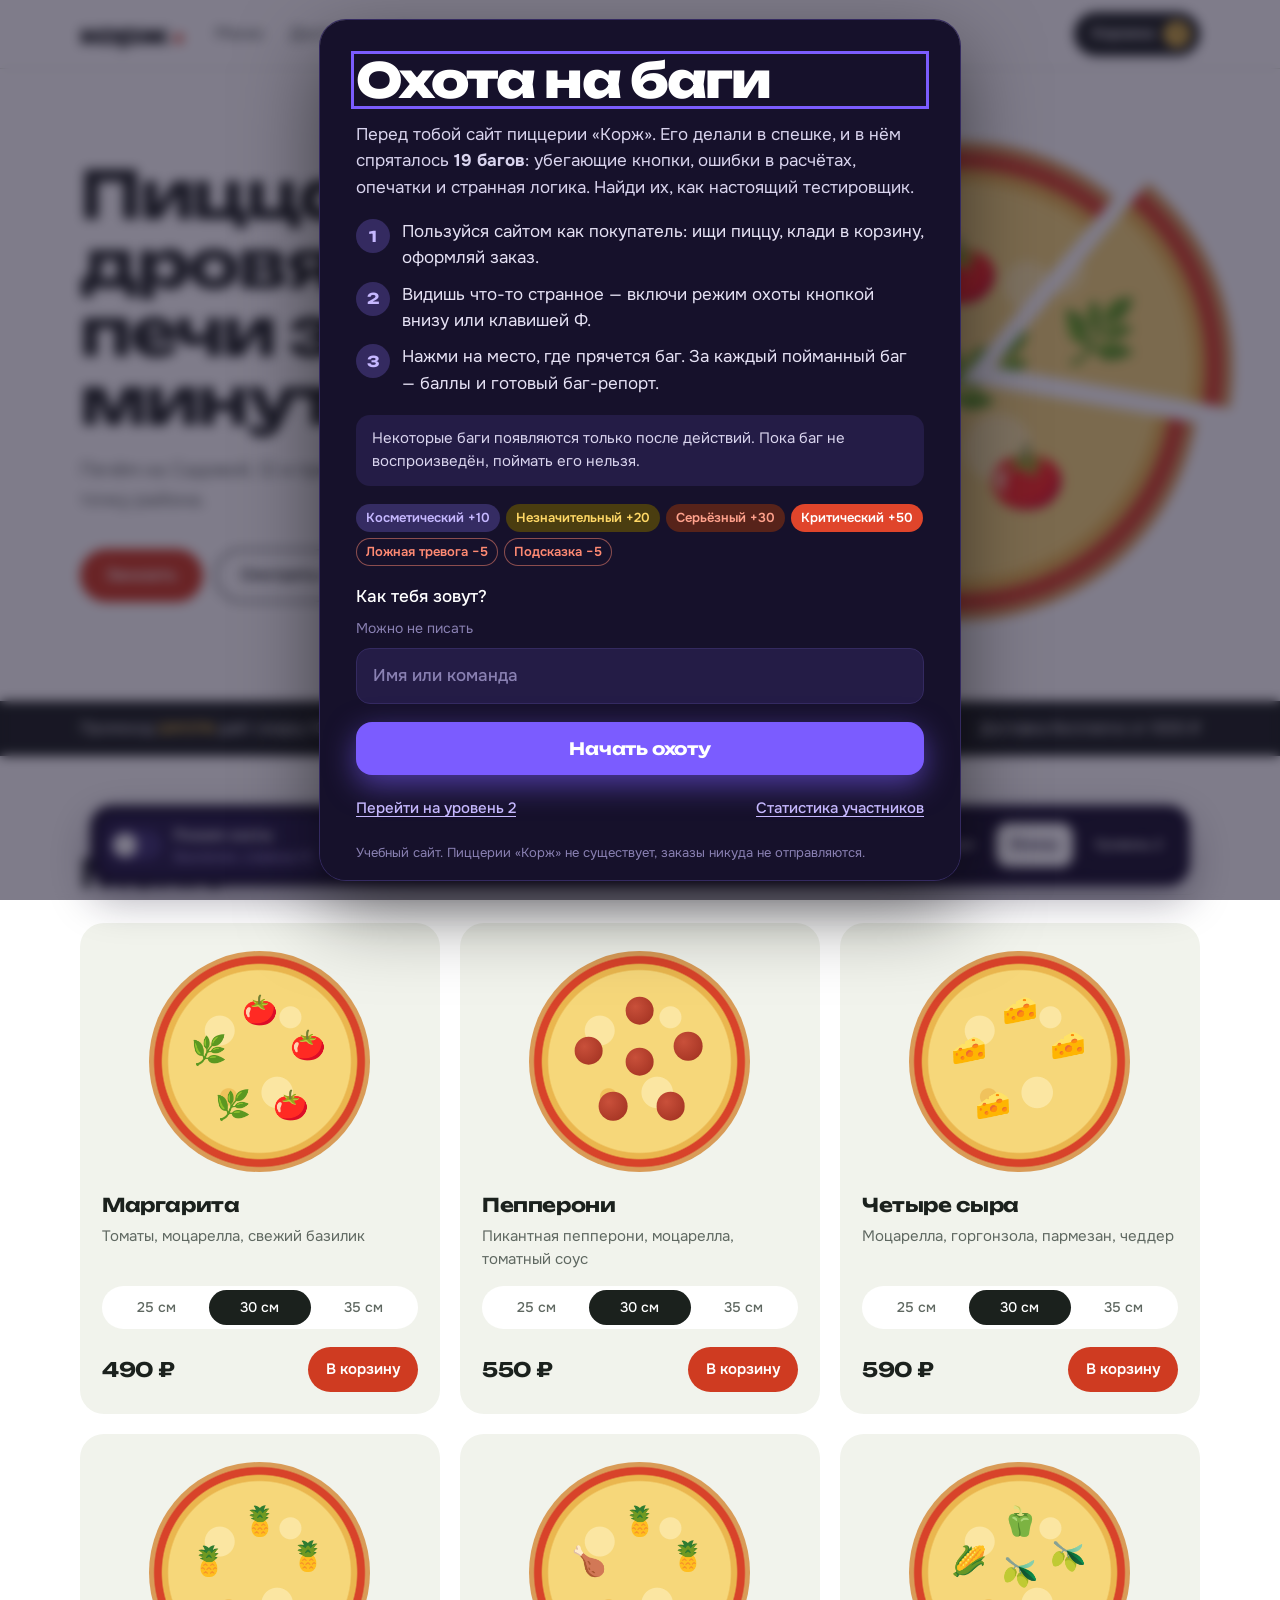
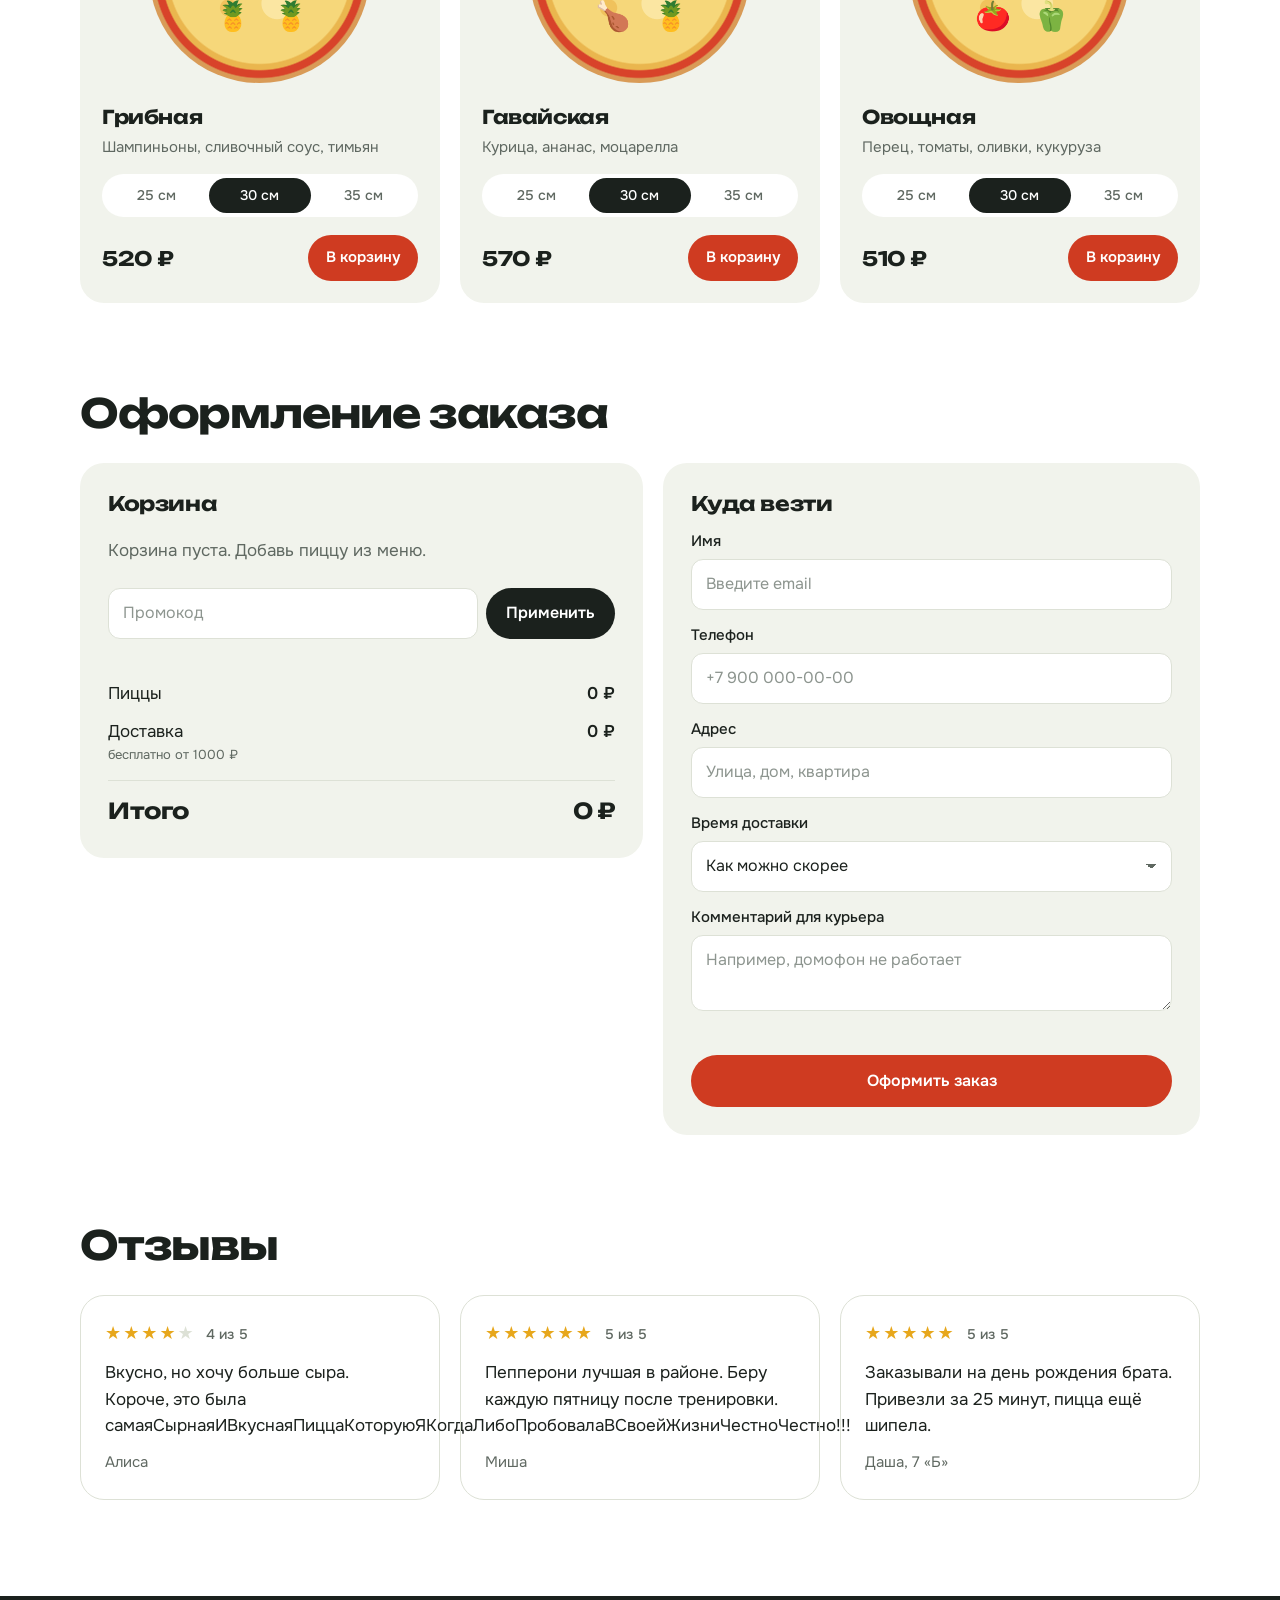
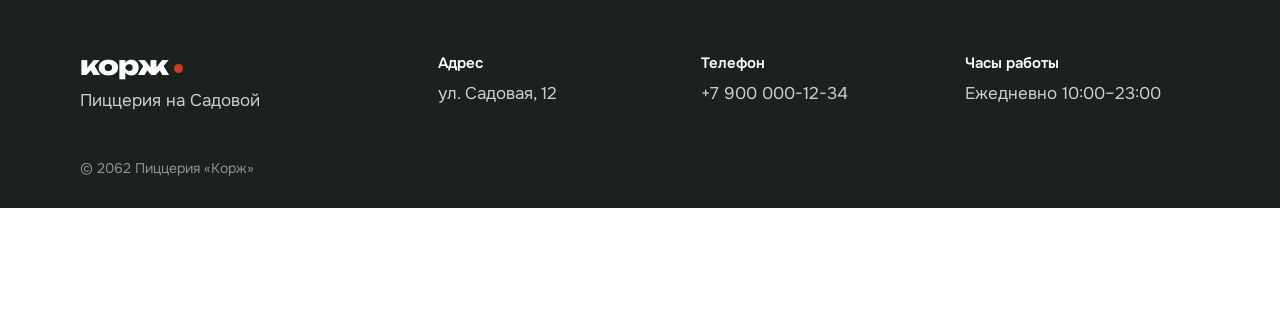
==== index.html @ 90be904a "v 1.0" ====
<!doctype html>
<html lang="ru">
<head>
  <meta charset="utf-8">
  <meta name="viewport" content="width=device-width, initial-scale=1">
  <title>Охота на баги</title>
  <meta name="description" content="Учебный сайт для мастер-класса по тестированию: найди баги на сайте пиццерии и собери баллы.">
  <link rel="preconnect" href="https://fonts.googleapis.com">
  <link rel="preconnect" href="https://fonts.gstatic.com" crossorigin>
  <link href="https://fonts.googleapis.com/css2?family=Onest:wght@400;500;600;700&family=Unbounded:wght@500;700;800&display=swap" rel="stylesheet">
  <link rel="stylesheet" href="style.css">
</head>
<body>

<!-- ============ Учебный сайт пиццерии (здесь живут баги) ============ -->
<div id="site">
  <header class="header">
    <div class="wrap header-inner">
      <a class="logo" href="#top">корж</a>
      <nav class="nav" aria-label="Основное меню">
        <a href="#menu">Меню</a>
        <a href="#checkout" data-bug="nav-typo">Достафка</a>
        <a href="#reviews">Отзывы</a>
        <a href="#reviews" id="contactsLink" data-bug="nav-contacts">Контакты</a>
      </nav>
      <a class="cart-btn" href="#checkout">Корзина <span class="badge" id="badge" data-bug="cart-badge">0</span></a>
    </div>
  </header>

  <main id="top">
    <section class="hero wrap" id="hero">
      <div class="hero-text">
        <h1>Пицца из дровяной печи за 30 минут</h1>
        <p class="lead">Печём на Садовой, 12 и привозим горячей в любую точку района.</p>
        <div class="hero-actions">
          <button class="btn btn-tomato" id="runBtn" type="button" data-bug="hero-run">Заказать</button>
          <a class="btn btn-ghost" href="#menu">Смотреть меню</a>
        </div>
      </div>
      <div class="hero-art" id="heroArt" aria-hidden="true"></div>
    </section>

    <div class="strip">
      <div class="wrap strip-inner">
        <p>Промокод <b>ШКОЛА</b> даёт скидку 10%</p>
        <p class="faint" data-bug="promo-contrast">По средам третья пицца бесплатно</p>
        <p>Доставка бесплатно от 1000 ₽</p>
      </div>
    </div>

    <section class="section wrap" id="menu">
      <div class="section-head">
        <h2>Меню</h2>
        <label class="search">
          <span class="sr-only">Найти пиццу</span>
          <input class="field" id="search" type="search" placeholder="Найти пиццу" autocomplete="off">
        </label>
      </div>
      <div class="grid" id="grid"></div>
      <p class="empty" id="empty" data-bug="search-case" hidden>Ничего не нашлось. Попробуй другое название.</p>
    </section>

    <section class="section wrap" id="checkout">
      <div class="section-head"><h2>Оформление заказа</h2></div>
      <div class="checkout">
        <div class="panel">
          <h3>Корзина</h3>
          <ul class="cart-list" id="cartList"></ul>
          <p class="cart-empty" id="cartEmpty">Корзина пуста. Добавь пиццу из меню.</p>
          <form class="promo" id="promoForm">
            <label class="sr-only" for="promo">Промокод</label>
            <input class="field" id="promo" placeholder="Промокод" autocomplete="off">
            <button class="btn btn-dark" type="submit">Применить</button>
          </form>
          <p class="promo-msg" id="promoMsg" aria-live="polite"></p>
          <dl class="totals">
            <div><dt>Пиццы</dt><dd id="sub">0 ₽</dd></div>
            <div data-bug="delivery-fee"><dt>Доставка<small>бесплатно от 1000 ₽</small></dt><dd id="deliv">0 ₽</dd></div>
            <div id="discRow" data-bug="promo-stack" hidden><dt>Скидка по промокоду</dt><dd id="disc">0 ₽</dd></div>
            <div class="total"><dt>Итого</dt><dd id="total">0 ₽</dd></div>
          </dl>
        </div>

        <form class="panel order" id="orderForm" novalidate>
          <h3>Куда везти</h3>
          <label>Имя
            <input class="field" id="fName" placeholder="Введите email" autocomplete="off" data-bug="name-placeholder">
          </label>
          <label>Телефон
            <input class="field" id="fPhone" type="text" inputmode="tel" placeholder="+7 900 000-00-00" autocomplete="off" data-bug="phone-letters">
          </label>
          <label>Адрес
            <input class="field" id="fAddr" placeholder="Улица, дом, квартира" autocomplete="off">
          </label>
          <label>Время доставки
            <select class="field" id="fTime" data-bug="time-25">
              <option value="asap">Как можно скорее</option>
              <option>12:00</option>
              <option>14:00</option>
              <option>16:00</option>
              <option>18:00</option>
              <option>20:00</option>
              <option>22:00</option>
              <option>25:00</option>
            </select>
          </label>
          <label>Комментарий для курьера
            <textarea class="field" id="fNote" rows="2" placeholder="Например, домофон не работает"></textarea>
          </label>
          <p class="form-error" id="formError" aria-live="polite"></p>
          <button class="btn btn-tomato btn-wide" type="submit">Оформить заказ</button>
          <div class="success" id="success" data-bug="success-name" aria-live="polite" hidden></div>
        </form>
      </div>
    </section>

    <section class="section wrap reviews" id="reviews">
      <div class="section-head"><h2>Отзывы</h2></div>
      <div class="review-grid">
        <article class="review">
          <p class="stars"><span aria-hidden="true">★★★★<span class="star-off">★</span></span> 4 из 5</p>
          <p data-bug="review-overflow">Вкусно, но хочу больше сыра. Короче, это была <span class="long">самаяСырнаяИВкуснаяПиццаКоторуюЯКогдаЛибоПробовалаВСвоейЖизниЧестноЧестно!!!</span></p>
          <p class="who">Алиса</p>
        </article>
        <article class="review">
          <p class="stars" data-bug="rating-stars"><span aria-hidden="true">★★★★★★</span> 5 из 5</p>
          <p>Пепперони лучшая в районе. Беру каждую пятницу после тренировки.</p>
          <p class="who">Миша</p>
        </article>
        <article class="review">
          <p class="stars"><span aria-hidden="true">★★★★★</span> 5 из 5</p>
          <p>Заказывали на день рождения брата. Привезли за 25 минут, пицца ещё шипела.</p>
          <p class="who">Даша, 7 «Б»</p>
        </article>
      </div>
    </section>
  </main>

  <footer class="footer" id="contacts">
    <div class="wrap footer-inner">
      <div>
        <p class="logo logo-light">корж</p>
        <p>Пиццерия на Садовой</p>
      </div>
      <div><h4>Адрес</h4><p>ул. Садовая, 12</p></div>
      <div><h4>Телефон</h4><p>+7 900 000-12-34</p></div>
      <div><h4>Часы работы</h4><p>Ежедневно 10:00–23:00</p></div>
    </div>
    <div class="wrap"><p class="copy" data-bug="footer-year">© 2062 Пиццерия «Корж»</p></div>
  </footer>

  <div class="site-toast" id="siteToast" role="status" hidden></div>
</div>

<!-- ============ Игровой слой: режим охоты ============ -->
<div class="uv" id="uv" aria-hidden="true"></div>
<div class="lens" id="lens" aria-hidden="true"></div>
<div class="pins" id="pins" aria-hidden="true"></div>

<div class="pop" id="pop" role="status" aria-live="polite" hidden></div>

<div class="dock" id="dock">
  <button class="hunt-toggle" id="huntBtn" type="button" aria-pressed="false">
    <span class="switch" aria-hidden="true"><span class="knob"></span></span>
    <span class="hunt-label"><b>Режим охоты</b><small id="huntHint">Выключен, клавиша Ф</small></span>
  </button>
  <div class="progress">
    <div class="slots" id="slots" aria-hidden="true"></div>
    <p><span id="caughtN">0</span> из <span id="totalN">19</span> багов поймано <span class="timer" id="timer">00:00</span></p>
  </div>
  <p class="score"><small>Счёт</small><span id="score">0</span></p>
  <div class="dock-actions">
    <button class="dock-btn" id="hintBtn" type="button">Подсказка</button>
    <button class="dock-btn" id="logBtn" type="button">Журнал</button>
    <button class="dock-btn dock-btn-light" id="finishBtn" type="button">Финиш</button>
    <a class="dock-btn" href="level2.html">Уровень 2</a>
  </div>
</div>

<dialog class="dlg" id="introDlg" aria-labelledby="introTitle">
  <form method="dialog" class="dlg-body" id="introForm">
    <h2 class="dlg-title" id="introTitle" tabindex="-1" autofocus>Охота на баги</h2>
    <p>Перед тобой сайт пиццерии «Корж». Его делали в спешке, и в нём спряталось <b>19 багов</b>: убегающие кнопки, ошибки в расчётах, опечатки и странная логика. Найди их, как настоящий тестировщик.</p>
    <ol class="steps">
      <li>Пользуйся сайтом как покупатель: ищи пиццу, клади в корзину, оформляй заказ.</li>
      <li>Видишь что-то странное — включи режим охоты кнопкой внизу или клавишей Ф.</li>
      <li>Нажми на место, где прячется баг. За каждый пойманный баг — баллы и готовый баг-репорт.</li>
    </ol>
    <p class="note">Некоторые баги появляются только после действий. Пока баг не воспроизведён, поймать его нельзя.</p>
    <div class="legend">
      <span class="chip sev-1">Косметический +10</span>
      <span class="chip sev-2">Незначительный +20</span>
      <span class="chip sev-3">Серьёзный +30</span>
      <span class="chip sev-4">Критический +50</span>
      <span class="chip chip-minus">Ложная тревога −5</span>
      <span class="chip chip-minus">Подсказка −5</span>
    </div>
    <label class="dlg-label">Как тебя зовут? <small class="dlg-optional">Можно не писать</small>
      <input class="dlg-input" id="nameInput" maxlength="30" placeholder="Имя или команда" autocomplete="off">
    </label>
    <button class="dlg-cta" type="submit">Начать охоту</button>
    <div class="dlg-row dlg-row-between">
      <a class="dlg-link" href="level2.html">Перейти на уровень 2</a>
      <button class="dlg-link" type="button" data-open-stats>Статистика участников</button>
    </div>
    <p class="fineprint">Учебный сайт. Пиццерии «Корж» не существует, заказы никуда не отправляются.</p>
  </form>
</dialog>

<dialog class="dlg" id="logDlg" aria-labelledby="logTitle">
  <div class="dlg-body">
    <div class="dlg-head">
      <h2 class="dlg-title dlg-title-sm" id="logTitle">Журнал багов</h2>
      <button class="dlg-close" type="button" data-close aria-label="Закрыть">×</button>
    </div>
    <div id="logList"></div>
  </div>
</dialog>

<dialog class="dlg" id="finishDlg" aria-labelledby="finishTitle">
  <div class="dlg-body" id="finishBody"></div>
</dialog>

<script src="stats.js" defer></script>
<script src="app.js" defer></script>
</body>
</html>
---- style.css ----
/* ---------- Токены ---------- */
:root {
  /* сайт пиццерии */
  --bg: #ffffff;
  --surface: #f1f3ec;
  --line: #dde1d6;
  --ink: #1b211d;
  --muted: #5f6861;
  --tomato: #cf3b21;
  --tomato-hover: #b5321b;
  --basil: #2e7d4f;
  --cheese: #f4c64a;
  --sauce: #d8432a;
  --crust: #d99b57;

  /* игровой слой: ультрафиолетовый фонарик */
  --night: #16112b;
  --night-2: #241c46;
  --night-3: #342a60;
  --uv: #7b5cff;
  --uv-light: #c6b8ff;
  --glow: rgba(123, 92, 255, .55);
  --hit: #c6b8ff;
  --miss: #ff8a73;

  --display: 'Unbounded', system-ui, sans-serif;
  --text: 'Onest', system-ui, sans-serif;
  --dock-h: 84px;
}

*, *::before, *::after { box-sizing: border-box; }
[hidden] { display: none !important; }
html { scroll-behavior: smooth; overflow-x: clip; }
body {
  margin: 0;
  background: var(--bg);
  color: var(--ink);
  font: 400 17px/1.55 var(--text);
  padding-bottom: calc(var(--dock-h) + 40px);
  -webkit-font-smoothing: antialiased;
}
h1, h2, h3, h4, p { margin: 0; }
button, input, select, textarea { font: inherit; color: inherit; }
a { color: inherit; }
:focus-visible { outline: 3px solid var(--uv); outline-offset: 2px; }
.sr-only {
  position: absolute; width: 1px; height: 1px; overflow: hidden;
  clip: rect(0 0 0 0); white-space: nowrap;
}
.wrap { width: min(1120px, 100% - 32px); margin-inline: auto; }

/* ---------- Кнопки и поля сайта ---------- */
.btn {
  display: inline-flex; align-items: center; justify-content: center;
  border: 0; border-radius: 999px; padding: 14px 26px;
  font-weight: 600; font-size: 16px; text-decoration: none; cursor: pointer;
  transition: background-color .15s, transform .15s;
}
.btn-tomato { background: var(--tomato); color: #fff; }
.btn-tomato:hover { background: var(--tomato-hover); }
.btn-dark { background: var(--ink); color: #fff; padding: 12px 20px; }
.btn-ghost { background: transparent; box-shadow: inset 0 0 0 1.5px var(--ink); }
.btn-ghost:hover { background: var(--surface); }
.btn-wide { width: 100%; }

.field {
  display: block; width: 100%;
  background: #fff; border: 1px solid var(--line); border-radius: 12px;
  padding: 12px 14px; font-size: 16px; font-weight: 400;
  transition: border-color .15s, box-shadow .15s;
}
.field:focus { outline: none; border-color: var(--basil); box-shadow: 0 0 0 3px rgba(46, 125, 79, .18); }
.field::placeholder { color: #8d958f; }
select.field { appearance: none; background-image: linear-gradient(45deg, transparent 50%, var(--muted) 50%), linear-gradient(135deg, var(--muted) 50%, transparent 50%); background-position: calc(100% - 20px) 50%, calc(100% - 15px) 50%; background-size: 5px 5px; background-repeat: no-repeat; }

/* ---------- Шапка ---------- */
.header {
  position: sticky; top: 0; z-index: 30;
  background: rgba(255, 255, 255, .92); backdrop-filter: blur(10px);
  border-bottom: 1px solid var(--line);
}
.header-inner { display: flex; align-items: center; gap: 32px; height: 68px; }
.logo {
  font: 800 26px/1 var(--display); letter-spacing: -.03em; text-decoration: none;
  display: inline-flex; align-items: center; gap: 6px;
}
.logo::after { content: ''; width: 9px; height: 9px; border-radius: 50%; background: var(--tomato); margin-top: 8px; }
.nav { display: flex; gap: 26px; margin-right: auto; }
.nav a { text-decoration: none; font-weight: 500; color: var(--muted); }
.nav a:hover { color: var(--ink); }
.cart-btn {
  display: inline-flex; align-items: center; gap: 10px;
  background: var(--ink); color: #fff; text-decoration: none;
  border-radius: 999px; padding: 9px 10px 9px 18px; font-weight: 600; font-size: 15px;
}
.badge {
  min-width: 26px; height: 26px; padding: 0 7px; border-radius: 13px;
  background: var(--cheese); color: var(--ink);
  display: inline-grid; place-items: center; font-size: 14px; font-weight: 700;
}

/* ---------- Первый экран ---------- */
.hero {
  display: grid; grid-template-columns: 1.1fr 1fr; gap: 40px; align-items: center;
  padding: 72px 0 80px; position: relative;
}
.hero h1 {
  font: 700 clamp(36px, 5.2vw, 66px)/1.04 var(--display);
  letter-spacing: -.035em; max-width: 12ch;
}
.lead { margin-top: 22px; font-size: 19px; color: var(--muted); max-width: 36ch; }
.hero-actions { display: flex; gap: 12px; margin-top: 34px; flex-wrap: wrap; }
#runBtn { position: relative; z-index: 2; transition: transform .22s cubic-bezier(.3, 1.4, .5, 1); }
.hero-art { position: relative; width: min(480px, 100%); justify-self: end; }
.hero-art .pizza-main { mask: conic-gradient(from 100deg, #000 0 300deg, transparent 300deg); -webkit-mask: conic-gradient(from 100deg, #000 0 300deg, transparent 300deg); }
.hero-art .pizza-slice {
  position: absolute; inset: 0;
  mask: conic-gradient(from 40deg, #000 0 60deg, transparent 60deg);
  -webkit-mask: conic-gradient(from 40deg, #000 0 60deg, transparent 60deg);
  transform: translate(7%, -3%);
}

/* ---------- Пицца, нарисованная на CSS ---------- */
.pizza {
  position: relative; aspect-ratio: 1; border-radius: 50%; container-type: inline-size;
  background:
    radial-gradient(circle at 32% 36%, #fbe6a2 0 7%, transparent 7.5%),
    radial-gradient(circle at 64% 30%, #fbe6a2 0 5%, transparent 5.5%),
    radial-gradient(circle at 58% 64%, #fbe6a2 0 8%, transparent 8.5%),
    radial-gradient(circle at 36% 66%, #f0c25c 0 4%, transparent 4.5%),
    radial-gradient(circle, #f6d77a 0 58%, #eab64e 59% 62%, var(--sauce) 63% 67%, var(--crust) 68% 92%, #c98845 93%);
}
.pizza > span {
  position: absolute; transform: translate(-50%, -50%);
  font-size: 13cqw; line-height: 1; user-select: none;
}
.pizza > .dot {
  position: absolute; transform: translate(-50%, -50%);
  width: 13cqw; height: 13cqw; border-radius: 50%;
  background: radial-gradient(circle at 35% 35%, #c9503a, #9e2f1f);
}

/* ---------- Полоса с акциями ---------- */
.strip { background: var(--ink); color: #fff; }
.strip-inner { display: flex; justify-content: space-between; gap: 24px; padding: 16px 0; font-size: 15px; flex-wrap: wrap; }
.strip b { color: var(--cheese); font-weight: 600; }
.strip .faint { color: #353e38; }

/* ---------- Секции ---------- */
.section { padding: 88px 0 0; scroll-margin-top: 68px; }
.section-head { display: flex; align-items: end; justify-content: space-between; gap: 20px; margin-bottom: 28px; flex-wrap: wrap; }
.section h2 { font: 700 clamp(28px, 3.4vw, 40px)/1.1 var(--display); letter-spacing: -.03em; }
.search { width: min(320px, 100%); }

/* ---------- Меню ---------- */
.grid { display: grid; grid-template-columns: repeat(3, 1fr); gap: 20px; }
.card { background: var(--surface); border-radius: 24px; padding: 22px; display: flex; flex-direction: column; gap: 8px; }
.card .pizza { width: 70%; margin: 6px auto 14px; }
.card h3 { font: 700 19px/1.2 var(--display); letter-spacing: -.02em; }
.desc { color: var(--muted); font-size: 15px; flex: 1; }
.sizes { display: flex; gap: 2px; background: #fff; border-radius: 999px; padding: 4px; margin-top: 6px; }
.sizes button {
  flex: 1; border: 0; border-radius: 999px; padding: 7px 0; background: transparent;
  font-size: 14px; font-weight: 500; color: var(--muted); cursor: pointer;
}
.sizes button[aria-pressed="true"] { background: var(--ink); color: #fff; }
.card-foot { display: flex; align-items: center; justify-content: space-between; margin-top: 10px; gap: 12px; }
.price { font: 700 20px var(--display); letter-spacing: -.02em; }
.card .btn { padding: 11px 18px; font-size: 15px; }
.empty { padding: 40px; text-align: center; background: var(--surface); border-radius: 24px; color: var(--muted); }

/* ---------- Корзина и форма ---------- */
.checkout { display: grid; grid-template-columns: 1.05fr 1fr; gap: 20px; align-items: start; }
.panel { background: var(--surface); border-radius: 24px; padding: 28px; }
.panel h3 { font: 700 20px var(--display); letter-spacing: -.02em; margin-bottom: 14px; }
.cart-list { list-style: none; margin: 0; padding: 0; }
.row {
  display: grid; grid-template-columns: 1fr auto 86px 28px; gap: 12px; align-items: center;
  padding: 12px 0; border-bottom: 1px solid var(--line);
}
.row b { font-weight: 600; }
.row small { display: block; color: var(--muted); font-size: 14px; }
.stepper { display: flex; align-items: center; background: #fff; border-radius: 999px; padding: 3px; }
.stepper button { width: 30px; height: 30px; border: 0; border-radius: 50%; background: transparent; font-size: 18px; cursor: pointer; }
.stepper button:hover { background: var(--surface); }
.stepper span { min-width: 30px; text-align: center; font-weight: 600; }
.row-price { text-align: right; font-weight: 600; white-space: nowrap; }
.remove { border: 0; background: transparent; color: var(--muted); font-size: 22px; line-height: 1; cursor: pointer; border-radius: 8px; }
.remove:hover { color: var(--ink); }
.cart-empty { color: var(--muted); padding: 8px 0 4px; }
.promo { display: flex; gap: 8px; margin-top: 20px; }
.promo-msg { min-height: 22px; font-size: 14px; margin-top: 6px; }
.promo-msg.ok { color: var(--basil); }
.promo-msg.err { color: var(--tomato); }
.totals { margin: 8px 0 0; }
.totals > div { display: flex; justify-content: space-between; align-items: start; gap: 12px; padding: 6px 0; }
.totals dd { margin: 0; font-weight: 600; white-space: nowrap; }
.totals small { display: block; color: var(--muted); font-size: 13px; }
.totals > .total { border-top: 1px solid var(--line); margin-top: 8px; padding-top: 16px; font: 700 22px var(--display); letter-spacing: -.02em; }
.totals > .total dd { font-weight: 700; }

.order label { display: block; font-weight: 500; font-size: 15px; margin-bottom: 14px; }
.order .field { margin-top: 6px; }
.order textarea { resize: vertical; }
.form-error { color: var(--tomato); font-size: 15px; min-height: 22px; margin-bottom: 8px; }
.success { margin-top: 14px; background: #e1f0e6; color: #1f5a38; border-radius: 14px; padding: 14px 16px; }

/* ---------- Отзывы ---------- */
.review-grid { display: grid; grid-template-columns: repeat(3, minmax(0, 1fr)); gap: 20px; }
.review { border: 1px solid var(--line); border-radius: 24px; padding: 24px; display: flex; flex-direction: column; gap: 12px; }
.stars { color: var(--muted); font-size: 14px; font-weight: 500; }
.stars > span { color: #e7a71c; font-size: 18px; letter-spacing: 2px; margin-right: 6px; }
.stars .star-off { color: var(--line); }
.long { white-space: nowrap; }
.who { color: var(--muted); font-size: 15px; margin-top: auto; }

/* ---------- Подвал ---------- */
.footer { background: var(--ink); color: #c9cfca; margin-top: 96px; padding: 56px 0 28px; scroll-margin-top: 68px; }
.footer-inner { display: grid; grid-template-columns: 1.4fr 1fr 1fr 1fr; gap: 28px; }
.logo-light { color: #fff; margin-bottom: 10px; }
.footer h4 { color: #fff; font-size: 15px; font-weight: 600; margin-bottom: 6px; }
.copy { margin-top: 44px; font-size: 14px; color: #8b938d; }

.site-toast {
  position: fixed; top: 80px; right: 16px; z-index: 35;
  background: var(--ink); color: #fff; padding: 12px 16px; border-radius: 14px;
  font-size: 15px; box-shadow: 0 10px 30px rgba(27, 33, 29, .25);
  animation: drop .25s ease-out;
}

/* ================= Игровой слой ================= */

/* УФ-фонарик */
.uv {
  position: fixed; inset: 0; z-index: 40; pointer-events: none; opacity: 0;
  transition: opacity .3s;
  background: radial-gradient(circle at var(--x, 50%) var(--y, 50%),
    rgba(123, 92, 255, .08) 0, rgba(123, 92, 255, .08) 100px,
    rgba(22, 17, 43, .62) 150px);
}
.lens {
  position: fixed; left: 0; top: 0; z-index: 41; pointer-events: none; opacity: 0;
  width: 220px; height: 220px; margin: -110px 0 0 -110px; border-radius: 50%;
  box-shadow: 0 0 0 1.5px rgba(198, 184, 255, .55), 0 0 40px rgba(123, 92, 255, .35);
  transform: translate(var(--x, -500px), var(--y, -500px));
}
body.hunting .uv, body.hunting .lens { opacity: 1; }
body.hunting #site, body.hunting #site * { cursor: crosshair !important; }
@media (hover: none) {
  .uv { background: rgba(123, 92, 255, .14); }
  .lens { display: none; }
}

.pins { position: absolute; left: 0; top: 0; width: 100%; height: 0; z-index: 45; pointer-events: none; }
.pin {
  position: absolute; width: 30px; height: 30px; margin: -15px 0 0 -15px;
  border-radius: 50%; background: var(--uv); display: grid; place-items: center; font-size: 15px;
  box-shadow: 0 0 0 4px rgba(123, 92, 255, .28), 0 4px 14px rgba(22, 17, 43, .35);
  animation: pin .4s cubic-bezier(.3, 1.6, .5, 1);
}
.float {
  position: absolute; z-index: 80; pointer-events: none; text-align: center; white-space: nowrap;
  transform: translate(-50%, -50%);
  font: 800 24px/1.1 var(--display); color: var(--hit);
  text-shadow: 0 2px 14px rgba(22, 17, 43, .6);
  animation: rise 1.1s ease-out forwards;
}
.float small { display: block; font: 600 13px var(--text); }
.float.miss { color: var(--miss); }
.float.muted { color: #fff; font-size: 16px; }

/* Нижняя панель */
.dock {
  position: fixed; left: 50%; bottom: 14px; z-index: 60; transform: translateX(-50%);
  width: min(1100px, 100% - 24px);
  display: grid; grid-template-columns: auto 1fr auto auto; gap: 20px; align-items: center;
  background: var(--night); color: #fff; border-radius: 22px; padding: 10px 12px 10px 10px;
  box-shadow: 0 14px 40px rgba(22, 17, 43, .35);
  transition: box-shadow .25s;
}
body.hunting .dock { box-shadow: 0 0 0 2px var(--uv), 0 14px 60px var(--glow); }

.hunt-toggle {
  display: flex; align-items: center; gap: 12px; text-align: left;
  background: var(--night-2); border: 0; border-radius: 16px; padding: 9px 16px 9px 10px; cursor: pointer;
}
.hunt-toggle:hover { background: var(--night-3); }
.switch { width: 52px; height: 30px; border-radius: 15px; background: #3d3370; position: relative; flex: none; transition: background .2s; }
.knob { position: absolute; top: 3px; left: 3px; width: 24px; height: 24px; border-radius: 50%; background: #fff; transition: transform .2s; }
.hunt-toggle[aria-pressed="true"] .switch { background: var(--uv); box-shadow: 0 0 18px var(--glow); }
.hunt-toggle[aria-pressed="true"] .knob { transform: translateX(22px); }
.hunt-label b { display: block; font-weight: 600; font-size: 15px; }
.hunt-label small { display: block; font-size: 13px; color: var(--uv-light); }

.progress p { font-size: 14px; color: #b5aed3; margin-top: 7px; }
.progress #caughtN { color: #fff; font-weight: 700; }
.timer { margin-left: 10px; font-variant-numeric: tabular-nums; color: #8a81b3; }
.slots { display: flex; gap: 4px; }
.slot { flex: 1; max-width: 30px; height: 8px; border-radius: 4px; background: rgba(255, 255, 255, .13); transition: background .3s; }
.slot.on { background: var(--uv-light); box-shadow: 0 0 10px var(--glow); }

.score { display: flex; flex-direction: column; align-items: end; line-height: 1; padding-right: 4px; }
.score small { font-size: 12px; color: #b5aed3; margin-bottom: 4px; }
.score span { font: 800 28px var(--display); letter-spacing: -.03em; font-variant-numeric: tabular-nums; }

.dock-actions { display: flex; gap: 6px; }
.dock-btn {
  border: 1px solid rgba(255, 255, 255, .18); background: transparent; color: #fff;
  border-radius: 12px; padding: 10px 14px; font-size: 14px; font-weight: 500; cursor: pointer;
}
.dock-btn:hover { background: var(--night-2); }
a.dock-btn { display: inline-flex; align-items: center; justify-content: center; text-decoration: none; }
.dock-btn-light { background: #fff; color: var(--night); border-color: #fff; }
.dock-btn-light:hover { background: var(--uv-light); }

/* Карточка пойманного бага */
.pop {
  position: fixed; right: 16px; bottom: calc(var(--dock-h) + 26px); z-index: 70;
  width: min(390px, 100% - 32px); max-height: calc(100dvh - var(--dock-h) - 120px); overflow: auto;
  background: var(--night); color: #fff; border-radius: 20px; padding: 22px;
  box-shadow: 0 0 0 1px var(--night-3), 0 20px 50px rgba(22, 17, 43, .45);
  animation: drop .28s cubic-bezier(.3, 1.3, .5, 1);
}
.pop-top { display: flex; align-items: center; gap: 8px; flex-wrap: wrap; }
.pop-pts { font: 800 30px/1 var(--display); color: var(--uv-light); margin-right: 6px; letter-spacing: -.03em; }
.pop h3 { font: 700 19px/1.25 var(--display); letter-spacing: -.02em; margin: 14px 0 4px; }
.pop .kicker { color: var(--uv-light); font-size: 14px; }
.pop-text { color: #d9d4ee; margin-top: 8px; }
.pop-actions { display: flex; justify-content: end; margin-top: 16px; }

.report { margin: 14px 0 0; display: grid; gap: 10px; }
.report div { background: var(--night-2); border-radius: 12px; padding: 10px 14px; }
.report dt { font-size: 13px; color: var(--uv-light); margin-bottom: 2px; }
.report dd { margin: 0; font-size: 15px; line-height: 1.45; }

.chip { display: inline-block; font-size: 13px; font-weight: 600; border-radius: 999px; padding: 4px 10px; }
.sev-1 { background: #352c63; color: var(--uv-light); }
.sev-2 { background: #4a3d10; color: #ffd866; }
.sev-3 { background: #57231a; color: #ffa18c; }
.sev-4 { background: #e0452b; color: #fff; }
.chip-type { background: transparent; box-shadow: inset 0 0 0 1px rgba(255, 255, 255, .22); color: #d9d4ee; }
.chip-minus { background: transparent; box-shadow: inset 0 0 0 1px rgba(255, 138, 115, .5); color: var(--miss); }

/* Диалоги */
.dlg {
  border: 0; padding: 0; border-radius: 26px;
  width: min(640px, 100% - 24px); max-height: calc(100dvh - 40px);
  background: var(--night); color: #fff;
  box-shadow: 0 0 0 1px var(--night-3), 0 30px 80px rgba(0, 0, 0, .5);
}
.dlg::backdrop { background: rgba(22, 17, 43, .55); backdrop-filter: blur(6px); }
.dlg[open] { animation: drop .3s cubic-bezier(.3, 1.2, .5, 1); }
.dlg-body { padding: 36px; display: grid; gap: 18px; }
.dlg-body > p { color: #d9d4ee; }
.dlg-head { display: flex; justify-content: space-between; align-items: center; }
.dlg-title { font: 800 clamp(32px, 6vw, 48px)/1 var(--display); letter-spacing: -.04em; }
.dlg-title-sm { font-size: 26px; }
.dlg-close { width: 40px; height: 40px; border-radius: 12px; border: 1px solid rgba(255, 255, 255, .2); background: transparent; color: #fff; font-size: 22px; cursor: pointer; }
.dlg-close:hover { background: var(--night-2); }
.steps { margin: 0; padding-left: 0; list-style: none; counter-reset: s; display: grid; gap: 10px; }
.steps li { counter-increment: s; display: grid; grid-template-columns: 34px 1fr; gap: 12px; align-items: start; color: #e6e2f5; }
.steps li::before {
  content: counter(s); width: 34px; height: 34px; border-radius: 50%;
  display: grid; place-items: center; background: var(--night-3); color: var(--uv-light);
  font: 700 15px var(--display);
}
.note { background: var(--night-2); border-radius: 14px; padding: 12px 16px; font-size: 15px; }
.legend { display: flex; flex-wrap: wrap; gap: 6px; }
.dlg-label { display: grid; gap: 8px; font-weight: 500; }
.dlg-input {
  background: var(--night-2); border: 1px solid var(--night-3); border-radius: 14px;
  padding: 14px 16px; font-size: 17px; color: #fff;
}
.dlg-input:focus { outline: none; border-color: var(--uv); box-shadow: 0 0 0 3px rgba(123, 92, 255, .3); }
.dlg-input::placeholder { color: #8a81b3; }
.dlg-cta {
  border: 0; border-radius: 16px; padding: 16px 24px; cursor: pointer;
  background: var(--uv); color: #fff; font: 700 17px var(--display); letter-spacing: -.01em;
  box-shadow: 0 10px 30px var(--glow);
}
.dlg-cta:hover { background: #6a48ff; }
.dlg-ghost { border: 1px solid rgba(255, 255, 255, .22); border-radius: 16px; padding: 15px 22px; background: transparent; color: #fff; font-weight: 600; cursor: pointer; }
.dlg-ghost:hover { background: var(--night-2); }
.dlg-row { display: flex; gap: 10px; flex-wrap: wrap; }
.fineprint { font-size: 13px; color: #8a81b3 !important; }

.log-item { background: var(--night-2); border-radius: 18px; padding: 18px; }
.log-item + .log-item { margin-top: 10px; }
.log-item h3 { font: 700 17px/1.3 var(--display); letter-spacing: -.02em; margin: 10px 0 0; }
.log-item .report div { background: var(--night); }
.log-empty { color: #b5aed3; padding: 24px 0; }

.result-score { font: 800 clamp(56px, 12vw, 88px)/1 var(--display); letter-spacing: -.05em; color: var(--uv-light); }
.rank { font: 700 22px var(--display); letter-spacing: -.02em; }
.stats { display: grid; grid-template-columns: repeat(4, 1fr); gap: 8px; }
.stats div { background: var(--night-2); border-radius: 14px; padding: 12px 14px; }
.stats b { display: block; font: 700 20px var(--display); }
.stats span { font-size: 13px; color: #b5aed3; }
.missed summary { cursor: pointer; color: var(--uv-light); font-weight: 600; padding: 4px 0; }
.missed[open] summary { margin-bottom: 10px; }
.missed .log-item h3 { margin-top: 0; }

/* ---------- Окно статистики и общие ссылки диалогов ---------- */
.dlg-kicker { color: var(--uv-light); font-size: 15px; font-weight: 500; margin-bottom: -8px; }
.dlg-optional { color: #8a81b3; font-weight: 400; font-size: 14px; }
.dlg-row-between { justify-content: space-between; align-items: center; }
.dlg-link {
  background: none; border: 0; padding: 4px 0; color: var(--uv-light); font-size: 15px; font-weight: 500;
  text-decoration: underline; text-underline-offset: 3px; cursor: pointer;
}
.dlg-link:hover { color: #fff; }
.dlg-wide { width: min(820px, 100% - 24px); }
.board-level { font: 700 17px var(--display); color: var(--uv-light); margin: 6px 0 10px; }
.board + .board-level { margin-top: 24px; }

.board-head, .board summary {
  display: grid; grid-template-columns: 36px minmax(0, 1fr) 90px 70px 80px; gap: 10px; align-items: center;
}
.board-head { font-size: 13px; color: #8a81b3; padding: 0 16px 8px; }
.board { display: grid; gap: 8px; }
.board details { background: var(--night-2); border-radius: 14px; }
.board summary { list-style: none; cursor: pointer; padding: 12px 16px; font-variant-numeric: tabular-nums; }
.board summary::-webkit-details-marker { display: none; }
.board summary:hover { background: var(--night-3); border-radius: 14px; }
.board .place { font: 700 15px var(--display); color: var(--uv-light); }
.board .who { color: #fff; margin: 0; font-weight: 600; overflow: hidden; text-overflow: ellipsis; white-space: nowrap; }
.board .who small { display: block; font-weight: 400; color: #8a81b3; font-size: 12px; }
.board .pts { font: 700 17px var(--display); }
.board ol { list-style: none; margin: 0; padding: 4px 16px 14px 62px; display: grid; gap: 4px; font-size: 14px; color: #d9d4ee; }
.board ol .t { color: var(--uv-light); font-variant-numeric: tabular-nums; margin-right: 8px; }
.board-empty { color: #b5aed3; padding: 12px 0; }

/* ---------- Анимации ---------- */
@keyframes rise { 0% { opacity: 0; transform: translate(-50%, -30%) scale(.8); } 15% { opacity: 1; transform: translate(-50%, -60%) scale(1.05); } 100% { opacity: 0; transform: translate(-50%, -190%); } }
@keyframes pin { from { transform: scale(0); } to { transform: scale(1); } }
@keyframes drop { from { opacity: 0; transform: translateY(12px); } to { opacity: 1; transform: none; } }

@media (prefers-reduced-motion: reduce) {
  html { scroll-behavior: auto; }
  *, *::before, *::after { animation-duration: .01ms !important; transition-duration: .01ms !important; }
}

/* ---------- Адаптив ---------- */
@media (max-width: 960px) {
  .grid { grid-template-columns: repeat(2, 1fr); }
  .checkout { grid-template-columns: 1fr; }
  .review-grid { grid-template-columns: repeat(2, minmax(0, 1fr)); }
  .footer-inner { grid-template-columns: 1fr 1fr; }
  .dock { grid-template-columns: auto 1fr auto; }
  .dock-actions { grid-column: 1 / -1; }
  .dock-actions .dock-btn { flex: 1; }
}
@media (max-width: 720px) {
  .header-inner { flex-wrap: wrap; height: auto; padding: 12px 0; gap: 10px 16px; justify-content: space-between; }
  .nav { order: 3; width: 100%; gap: 20px; overflow-x: auto; margin: 0; padding-bottom: 2px; }
  .section, .footer { scroll-margin-top: 112px; }
  .hero { grid-template-columns: 1fr; padding: 44px 0 56px; gap: 28px; }
  .hero-art { justify-self: center; width: min(340px, 86%); order: -1; }
  .grid, .review-grid { grid-template-columns: minmax(0, 1fr); }
  .row { grid-template-columns: 1fr auto 28px; }
  .row .row-price { grid-column: 1; text-align: left; grid-row: 2; }
  .panel { padding: 22px 18px; }
  .dock { gap: 10px 12px; padding: 8px; bottom: 8px; width: calc(100% - 16px); border-radius: 18px; }
  .progress { min-width: 0; }
  .progress p { font-size: 13px; }
  .hunt-label small, .timer { display: none; }
  .hunt-toggle { padding: 8px 12px 8px 8px; }
  .score span { font-size: 22px; }
  .dock-btn { padding: 8px 10px; }
  .pop { right: 8px; width: calc(100% - 16px); padding: 18px; }
  .dlg-body { padding: 26px 20px; }
  .stats { grid-template-columns: 1fr 1fr; }
  .site-toast { top: auto; bottom: calc(var(--dock-h) + 24px); left: 16px; }
  .board-head { display: none; }
  .board summary { grid-template-columns: 28px minmax(0, 1fr) auto; }
  .board summary .found, .board summary .time { display: none; }
  .board ol { padding-left: 16px; }
}
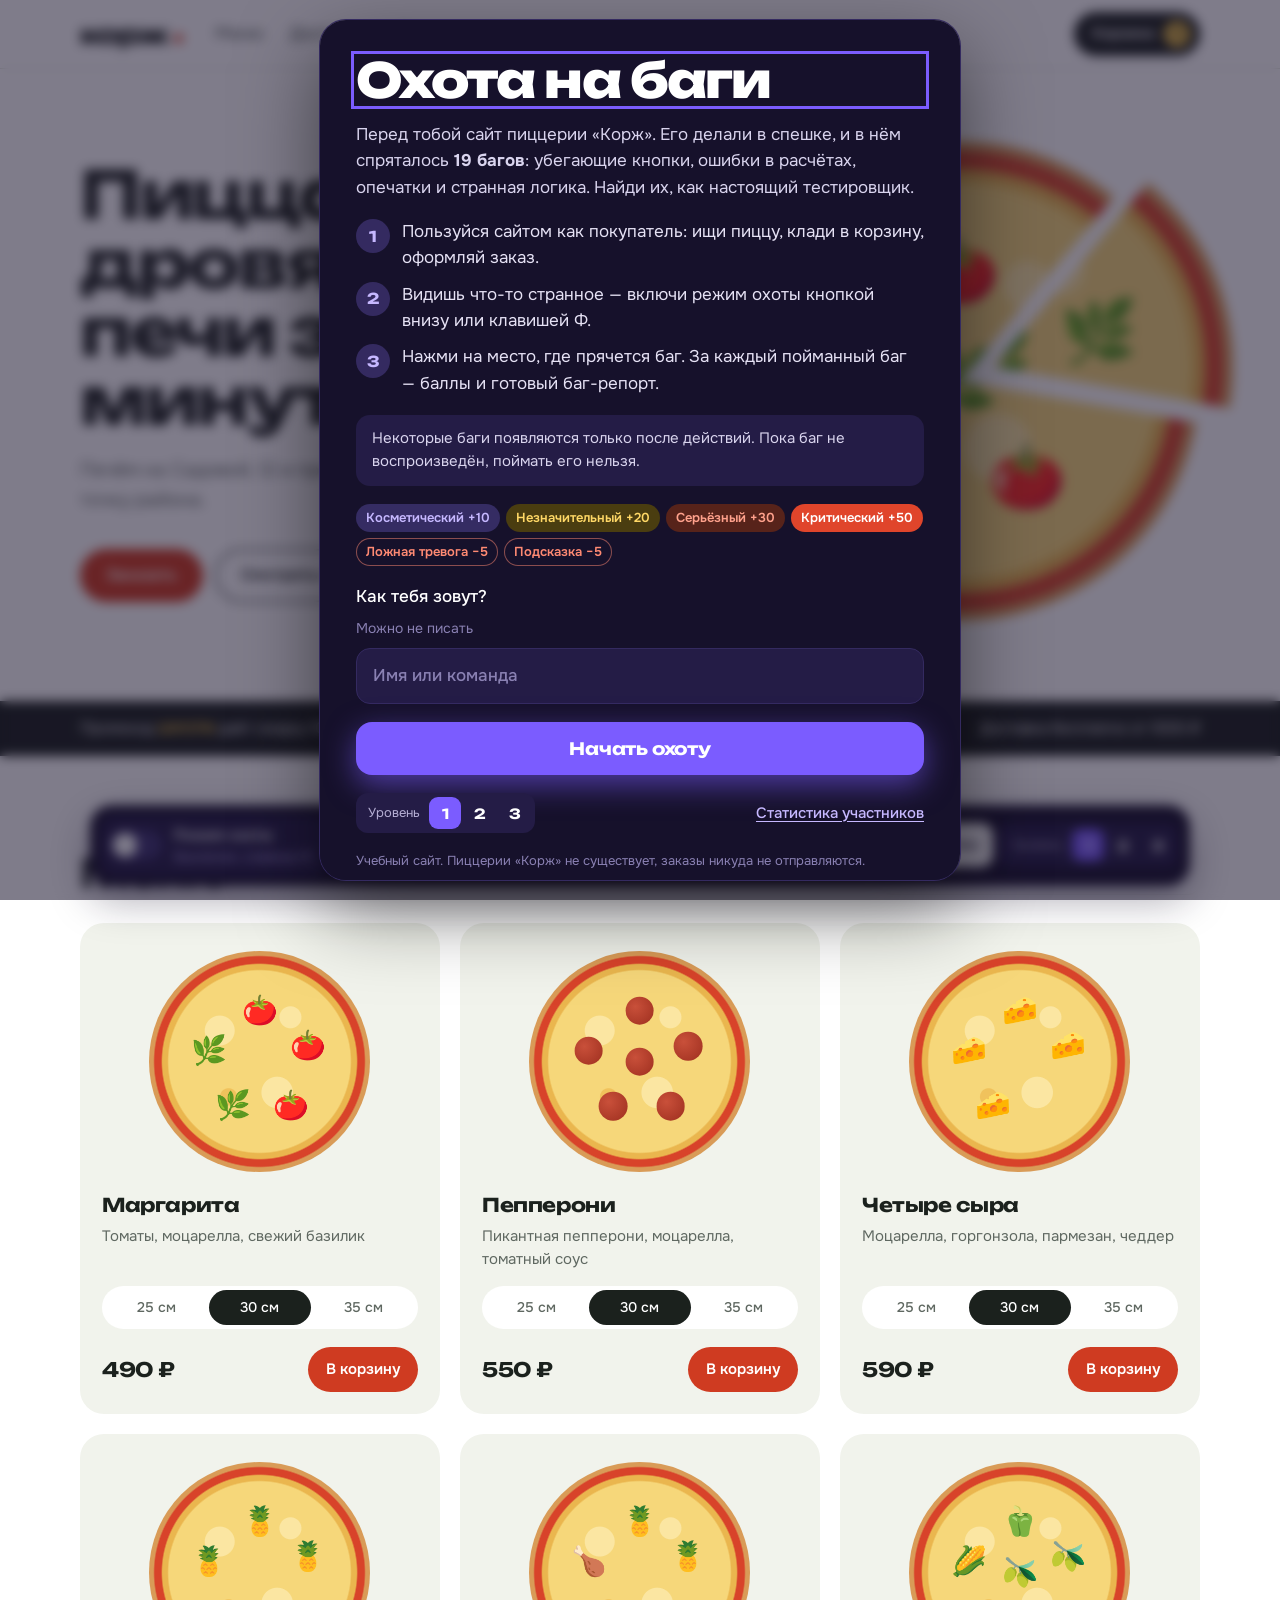
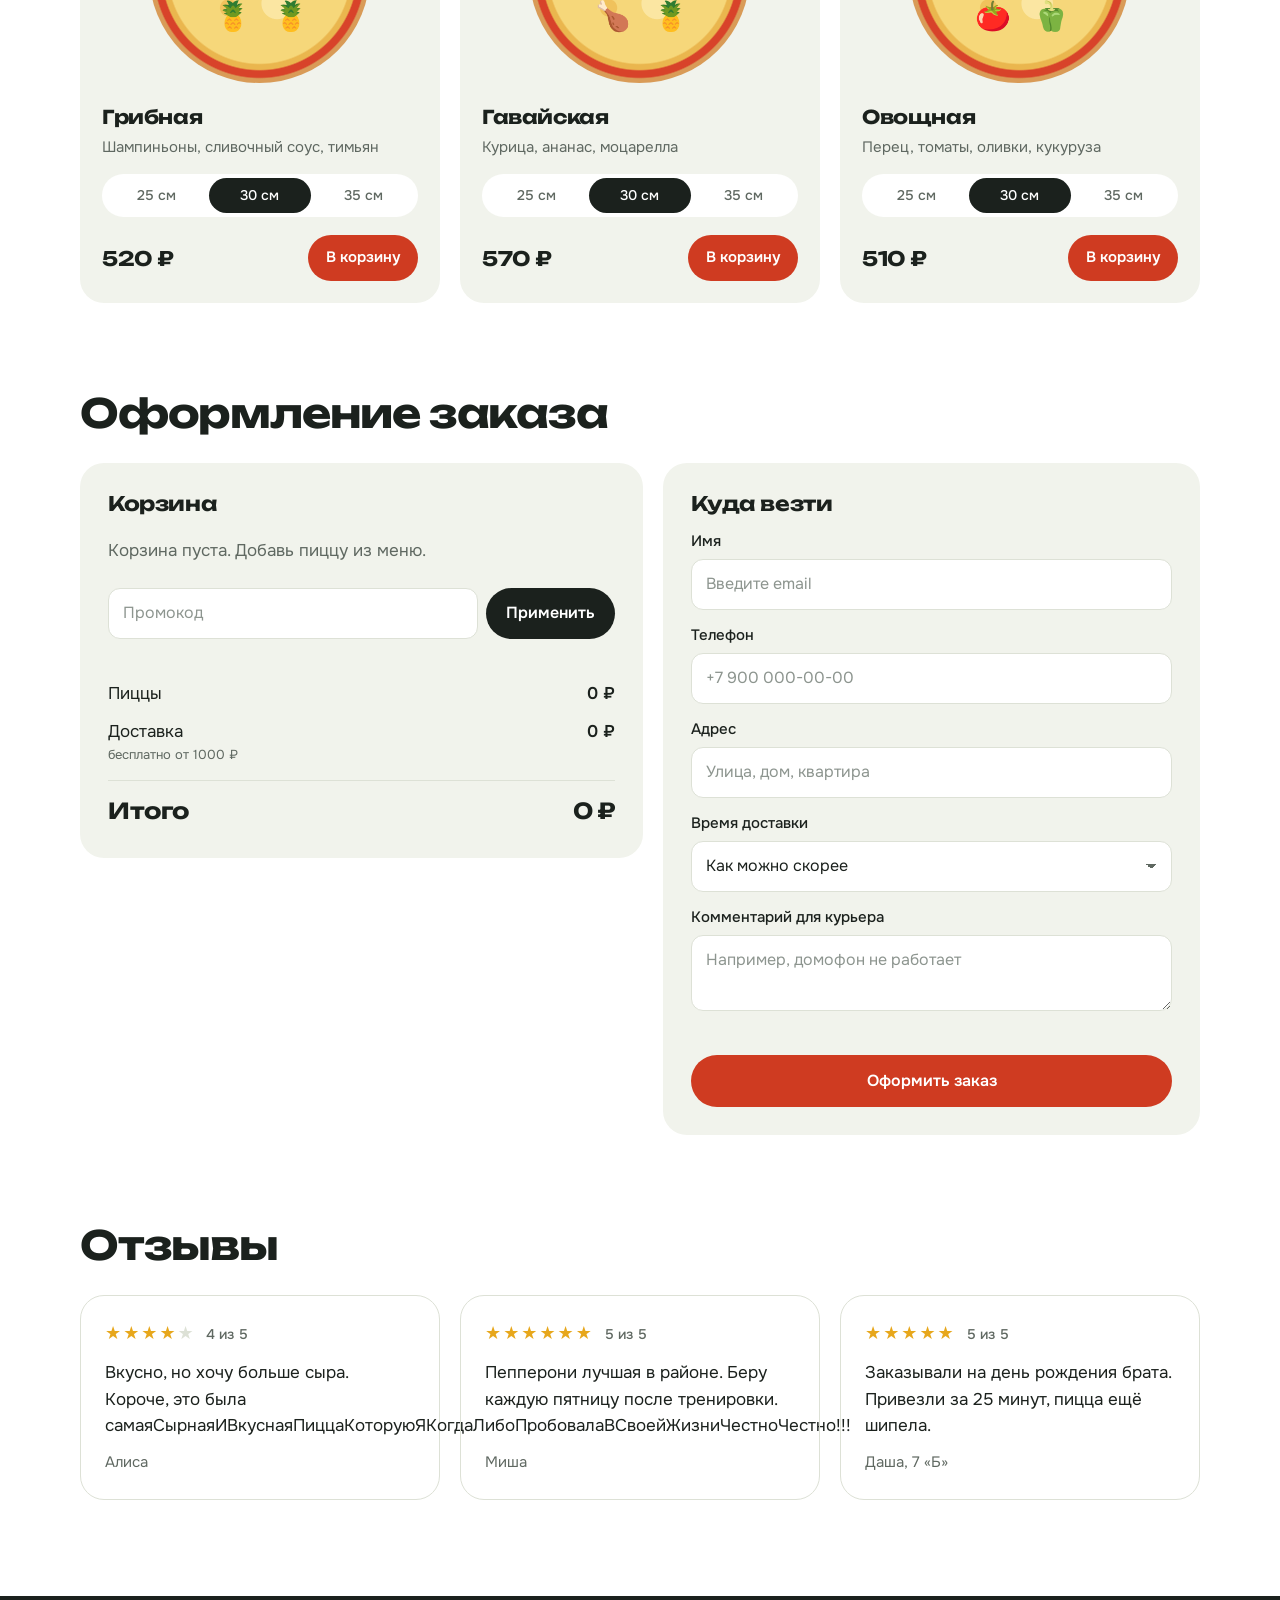
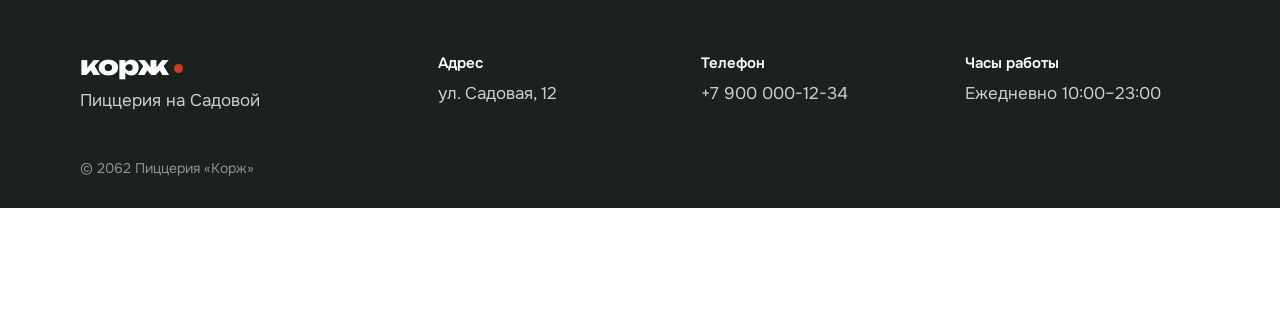
==== commit c978385e: "v 1.2" ====
--- a/index.html
+++ b/index.html
@@ -173,7 +173,12 @@
     <button class="dock-btn" id="hintBtn" type="button">Подсказка</button>
     <button class="dock-btn" id="logBtn" type="button">Журнал</button>
     <button class="dock-btn dock-btn-light" id="finishBtn" type="button">Финиш</button>
-    <a class="dock-btn" href="level2.html">Уровень 2</a>
+    <nav class="levels" aria-label="Уровни">
+      <span>Уровень</span>
+      <a href="index.html" title="Уровень 1: пиццерия" aria-current="page">1</a>
+      <a href="level2.html" title="Уровень 2: праздничный заказ">2</a>
+      <a href="level3.html" title="Уровень 3: парк аттракционов">3</a>
+    </nav>
   </div>
 </div>
 
@@ -200,7 +205,12 @@
     </label>
     <button class="dlg-cta" type="submit">Начать охоту</button>
     <div class="dlg-row dlg-row-between">
-      <a class="dlg-link" href="level2.html">Перейти на уровень 2</a>
+      <nav class="levels" aria-label="Уровни">
+        <span>Уровень</span>
+        <a href="index.html" title="Уровень 1: пиццерия" aria-current="page">1</a>
+        <a href="level2.html" title="Уровень 2: праздничный заказ">2</a>
+        <a href="level3.html" title="Уровень 3: парк аттракционов">3</a>
+      </nav>
       <button class="dlg-link" type="button" data-open-stats>Статистика участников</button>
     </div>
     <p class="fineprint">Учебный сайт. Пиццерии «Корж» не существует, заказы никуда не отправляются.</p>
--- a/style.css
+++ b/style.css
@@ -310,6 +310,14 @@
 }
 .dock-btn:hover { background: var(--night-2); }
 a.dock-btn { display: inline-flex; align-items: center; justify-content: center; text-decoration: none; }
+.levels { display: flex; align-items: center; gap: 3px; background: var(--night-2); border-radius: 12px; padding: 4px; }
+.levels span { font-size: 13px; color: #b5aed3; padding: 0 6px 0 8px; }
+.levels a {
+  min-width: 32px; height: 32px; display: grid; place-items: center; border-radius: 9px;
+  color: #fff; text-decoration: none; font: 700 14px var(--display);
+}
+.levels a:hover { background: var(--night-3); }
+.levels a[aria-current="page"] { background: var(--uv); }
 .dock-btn-light { background: #fff; color: var(--night); border-color: #fff; }
 .dock-btn-light:hover { background: var(--uv-light); }
 
@@ -466,7 +474,9 @@
   .hunt-label small, .timer { display: none; }
   .hunt-toggle { padding: 8px 12px 8px 8px; }
   .score span { font-size: 22px; }
-  .dock-btn { padding: 8px 10px; }
+  .dock-btn { padding: 8px 6px; font-size: 13px; min-width: 0; }
+  .dock .levels span { display: none; }
+  .dock .levels a { min-width: 28px; height: 30px; }
   .pop { right: 8px; width: calc(100% - 16px); padding: 18px; }
   .dlg-body { padding: 26px 20px; }
   .stats { grid-template-columns: 1fr 1fr; }
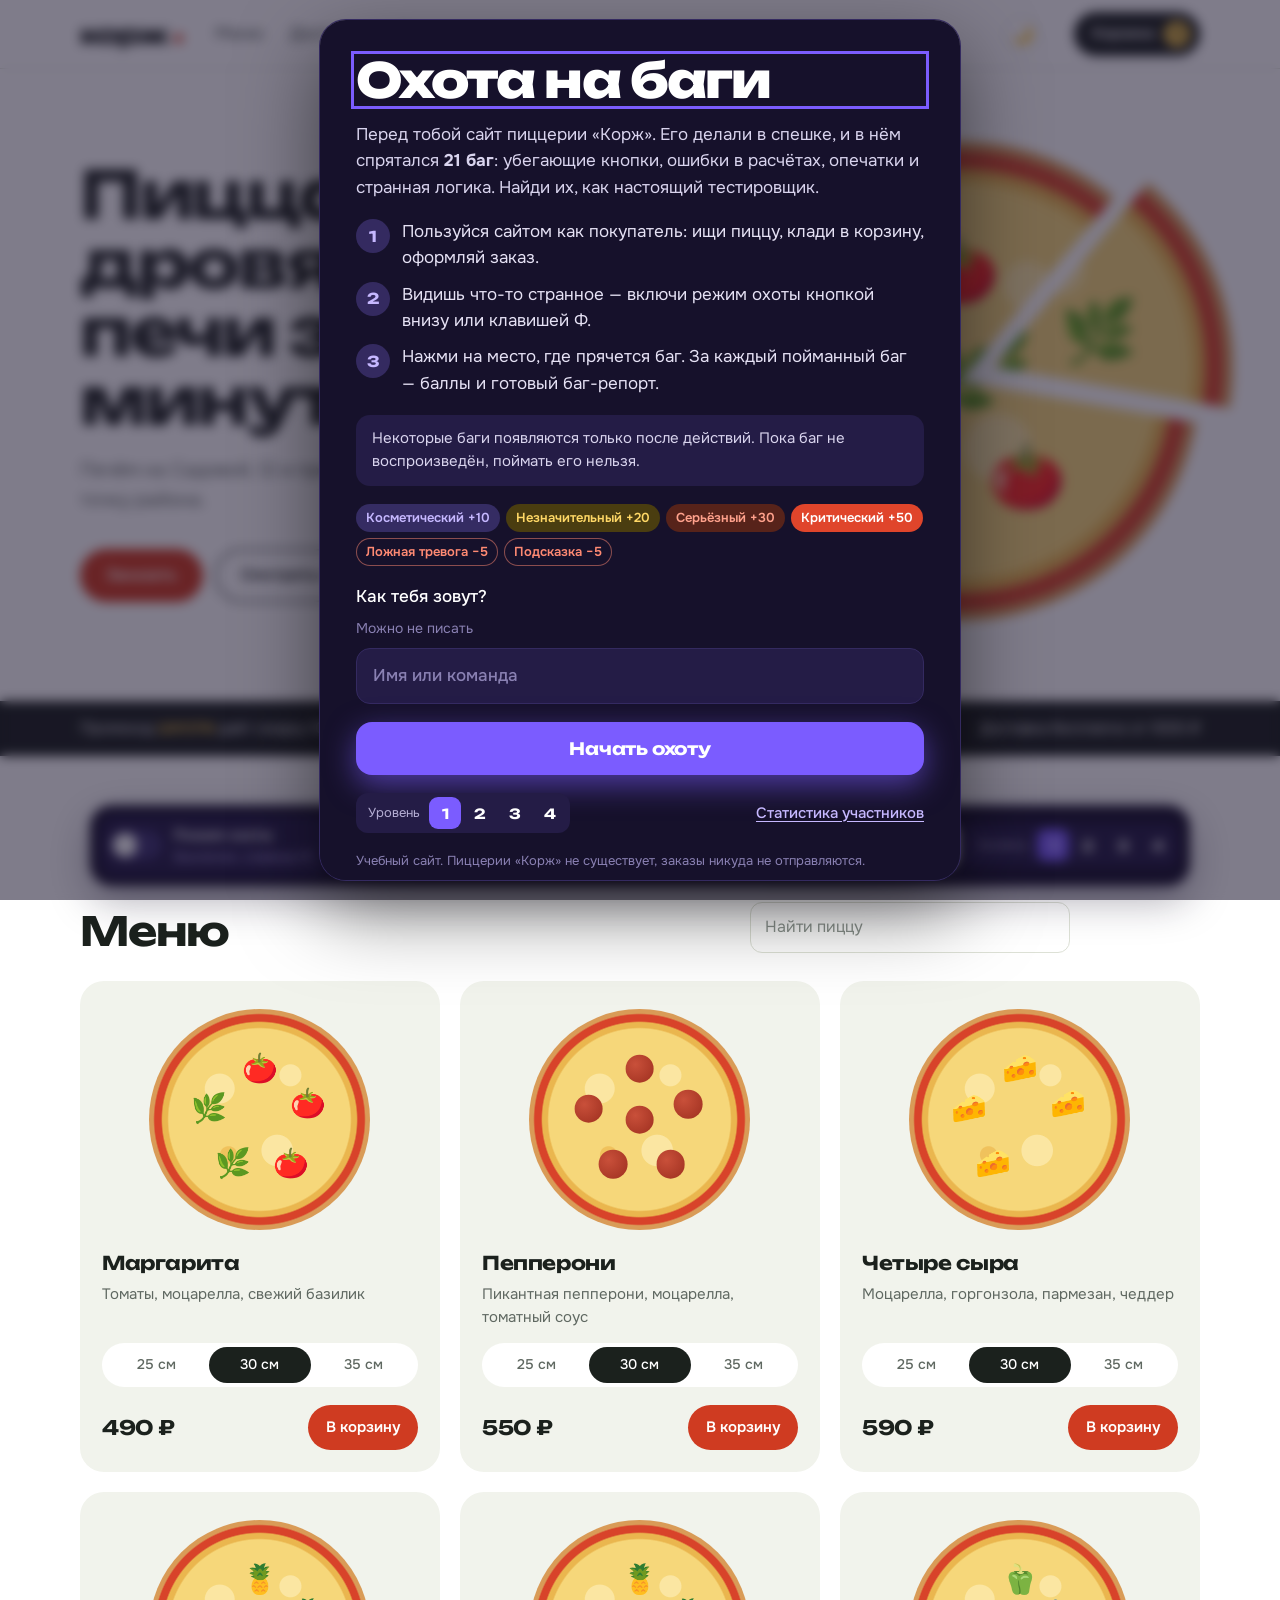
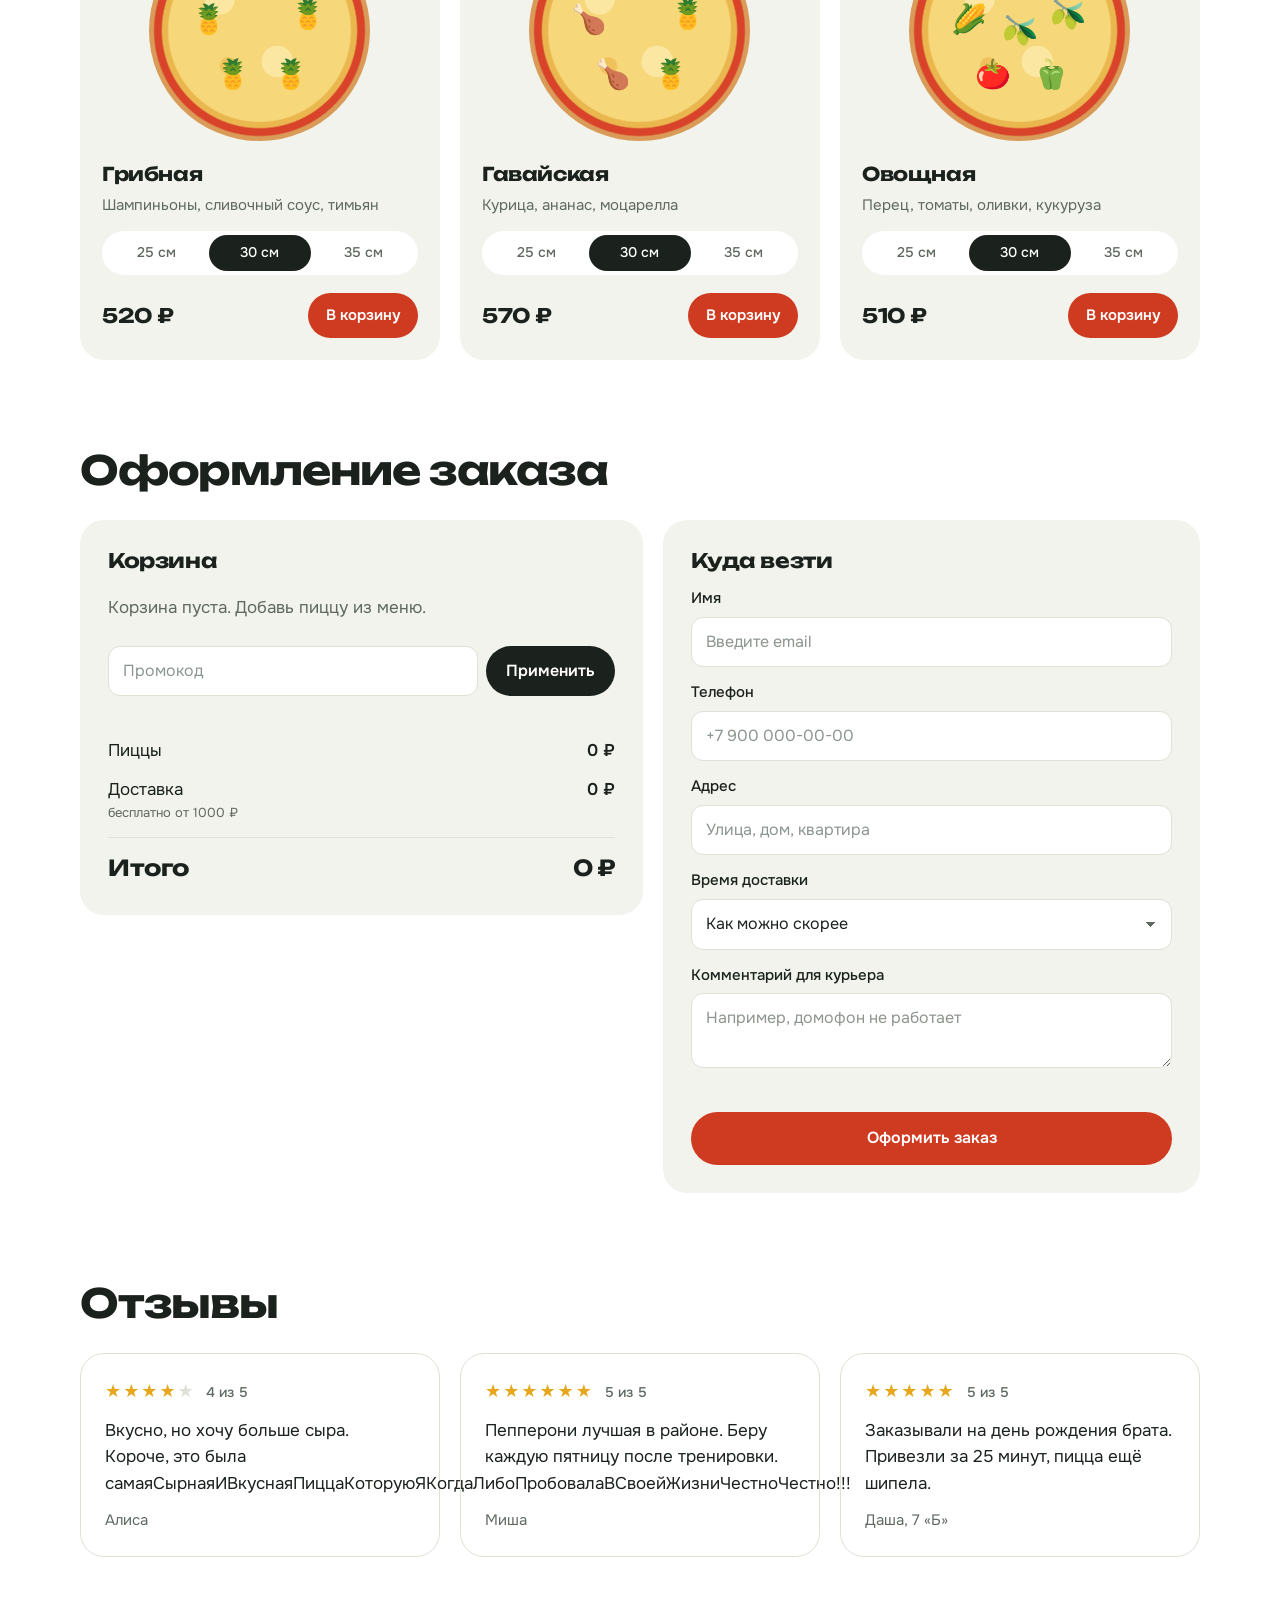
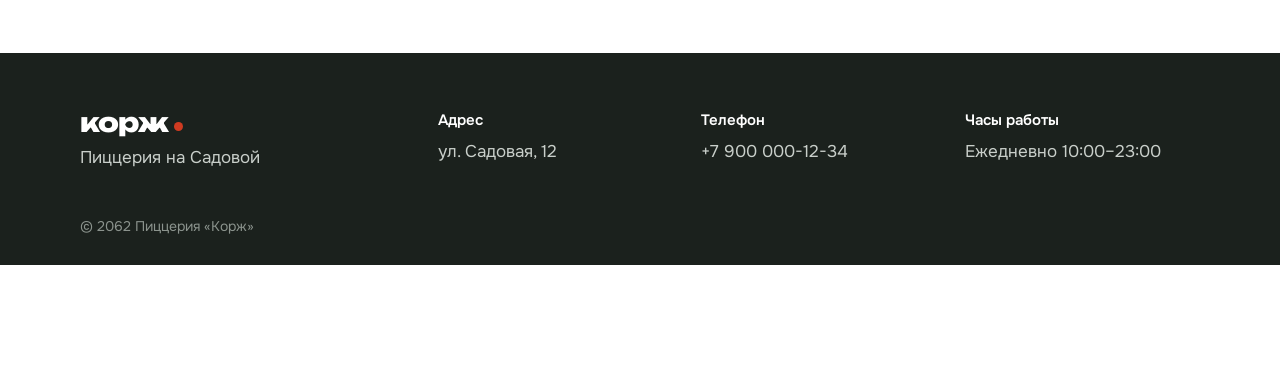
==== commit 6f877d30: "v 1.3" ====
--- a/index.html
+++ b/index.html
@@ -9,6 +9,7 @@
   <link rel="preconnect" href="https://fonts.gstatic.com" crossorigin>
   <link href="https://fonts.googleapis.com/css2?family=Onest:wght@400;500;600;700&family=Unbounded:wght@500;700;800&display=swap" rel="stylesheet">
   <link rel="stylesheet" href="style.css">
+  <script src="theme.js"></script>
 </head>
 <body>
 
@@ -23,6 +24,7 @@
         <a href="#reviews">Отзывы</a>
         <a href="#reviews" id="contactsLink" data-bug="nav-contacts">Контакты</a>
       </nav>
+      <button class="theme-btn" type="button" data-theme-toggle aria-label="Включить тёмную тему">🌙</button>
       <a class="cart-btn" href="#checkout">Корзина <span class="badge" id="badge" data-bug="cart-badge">0</span></a>
     </div>
   </header>
@@ -51,12 +53,18 @@
     <section class="section wrap" id="menu">
       <div class="section-head">
         <h2>Меню</h2>
+        <div class="menu-tools">
+        <div class="view-switch" role="group" aria-label="Вид меню">
+          <button type="button" data-view="grid" aria-pressed="true">Плиткой</button>
+          <button type="button" data-view="list" aria-pressed="false" data-bug="list-view">Списком</button>
+        </div>
         <label class="search">
           <span class="sr-only">Найти пиццу</span>
           <input class="field" id="search" type="search" placeholder="Найти пиццу" autocomplete="off">
         </label>
-      </div>
-      <div class="grid" id="grid"></div>
+        </div>
+      </div>
+      <div class="grid" id="grid" data-bug="list-view"></div>
       <p class="empty" id="empty" data-bug="search-case" hidden>Ничего не нашлось. Попробуй другое название.</p>
     </section>
 
@@ -124,12 +132,12 @@
         </article>
         <article class="review">
           <p class="stars" data-bug="rating-stars"><span aria-hidden="true">★★★★★★</span> 5 из 5</p>
-          <p>Пепперони лучшая в районе. Беру каждую пятницу после тренировки.</p>
+          <p data-bug="theme-reviews">Пепперони лучшая в районе. Беру каждую пятницу после тренировки.</p>
           <p class="who">Миша</p>
         </article>
         <article class="review">
           <p class="stars"><span aria-hidden="true">★★★★★</span> 5 из 5</p>
-          <p>Заказывали на день рождения брата. Привезли за 25 минут, пицца ещё шипела.</p>
+          <p data-bug="theme-reviews">Заказывали на день рождения брата. Привезли за 25 минут, пицца ещё шипела.</p>
           <p class="who">Даша, 7 «Б»</p>
         </article>
       </div>
@@ -166,7 +174,7 @@
   </button>
   <div class="progress">
     <div class="slots" id="slots" aria-hidden="true"></div>
-    <p><span id="caughtN">0</span> из <span id="totalN">19</span> багов поймано <span class="timer" id="timer">00:00</span></p>
+    <p><span id="caughtN">0</span> из <span id="totalN">21</span> багов поймано <span class="timer" id="timer">00:00</span></p>
   </div>
   <p class="score"><small>Счёт</small><span id="score">0</span></p>
   <div class="dock-actions">
@@ -178,6 +186,7 @@
       <a href="index.html" title="Уровень 1: пиццерия" aria-current="page">1</a>
       <a href="level2.html" title="Уровень 2: праздничный заказ">2</a>
       <a href="level3.html" title="Уровень 3: парк аттракционов">3</a>
+      <a href="level4.html" title="Уровень 4: мобильное приложение">4</a>
     </nav>
   </div>
 </div>
@@ -185,7 +194,7 @@
 <dialog class="dlg" id="introDlg" aria-labelledby="introTitle">
   <form method="dialog" class="dlg-body" id="introForm">
     <h2 class="dlg-title" id="introTitle" tabindex="-1" autofocus>Охота на баги</h2>
-    <p>Перед тобой сайт пиццерии «Корж». Его делали в спешке, и в нём спряталось <b>19 багов</b>: убегающие кнопки, ошибки в расчётах, опечатки и странная логика. Найди их, как настоящий тестировщик.</p>
+    <p>Перед тобой сайт пиццерии «Корж». Его делали в спешке, и в нём спрятался <b>21 баг</b>: убегающие кнопки, ошибки в расчётах, опечатки и странная логика. Найди их, как настоящий тестировщик.</p>
     <ol class="steps">
       <li>Пользуйся сайтом как покупатель: ищи пиццу, клади в корзину, оформляй заказ.</li>
       <li>Видишь что-то странное — включи режим охоты кнопкой внизу или клавишей Ф.</li>
@@ -210,6 +219,7 @@
         <a href="index.html" title="Уровень 1: пиццерия" aria-current="page">1</a>
         <a href="level2.html" title="Уровень 2: праздничный заказ">2</a>
         <a href="level3.html" title="Уровень 3: парк аттракционов">3</a>
+        <a href="level4.html" title="Уровень 4: мобильное приложение">4</a>
       </nav>
       <button class="dlg-link" type="button" data-open-stats>Статистика участников</button>
     </div>
--- a/style.css
+++ b/style.css
@@ -12,6 +12,12 @@
   --cheese: #f4c64a;
   --sauce: #d8432a;
   --crust: #d99b57;
+  --paper: #ffffff;            /* белые плашки, поля, кнопки */
+  --on-ink: #ffffff;           /* текст на заливке цветом --ink */
+  --header-bg: rgba(255, 255, 255, .92);
+  --deep: #1b211d;             /* тёмные полосы: акции, подвал */
+  --success-bg: #e1f0e6;
+  --success-ink: #1f5a38;
 
   /* игровой слой: ультрафиолетовый фонарик */
   --night: #16112b;
@@ -26,6 +32,22 @@
   --display: 'Unbounded', system-ui, sans-serif;
   --text: 'Onest', system-ui, sans-serif;
   --dock-h: 84px;
+}
+
+/* Тёмная тема сайтов. Игровой слой (панель, окна) от темы не зависит */
+:root[data-theme="dark"] {
+  --bg: #121513;
+  --surface: #1d221f;
+  --line: #333b35;
+  --ink: #e8ece7;
+  --muted: #9da69f;
+  --paper: #262c28;
+  --on-ink: #121513;
+  --header-bg: rgba(18, 21, 19, .9);
+  --deep: #0b0d0c;
+  --success-bg: #1f3a2a;
+  --success-ink: #a8e0bd;
+  color-scheme: dark;
 }
 
 *, *::before, *::after { box-sizing: border-box; }
@@ -58,14 +80,14 @@
 }
 .btn-tomato { background: var(--tomato); color: #fff; }
 .btn-tomato:hover { background: var(--tomato-hover); }
-.btn-dark { background: var(--ink); color: #fff; padding: 12px 20px; }
+.btn-dark { background: var(--ink); color: var(--on-ink); padding: 12px 20px; }
 .btn-ghost { background: transparent; box-shadow: inset 0 0 0 1.5px var(--ink); }
 .btn-ghost:hover { background: var(--surface); }
 .btn-wide { width: 100%; }
 
 .field {
   display: block; width: 100%;
-  background: #fff; border: 1px solid var(--line); border-radius: 12px;
+  background: var(--paper); border: 1px solid var(--line); border-radius: 12px;
   padding: 12px 14px; font-size: 16px; font-weight: 400;
   transition: border-color .15s, box-shadow .15s;
 }
@@ -76,7 +98,7 @@
 /* ---------- Шапка ---------- */
 .header {
   position: sticky; top: 0; z-index: 30;
-  background: rgba(255, 255, 255, .92); backdrop-filter: blur(10px);
+  background: var(--header-bg); backdrop-filter: blur(10px);
   border-bottom: 1px solid var(--line);
 }
 .header-inner { display: flex; align-items: center; gap: 32px; height: 68px; }
@@ -90,9 +112,14 @@
 .nav a:hover { color: var(--ink); }
 .cart-btn {
   display: inline-flex; align-items: center; gap: 10px;
-  background: var(--ink); color: #fff; text-decoration: none;
+  background: var(--ink); color: var(--on-ink); text-decoration: none;
   border-radius: 999px; padding: 9px 10px 9px 18px; font-weight: 600; font-size: 15px;
 }
+.theme-btn {
+  width: 40px; height: 40px; flex: none; border-radius: 50%; border: 1px solid var(--line);
+  background: transparent; font-size: 18px; line-height: 1; cursor: pointer;
+}
+.theme-btn:hover { background: var(--surface); }
 .badge {
   min-width: 26px; height: 26px; padding: 0 7px; border-radius: 13px;
   background: var(--cheese); color: var(--ink);
@@ -141,7 +168,7 @@
 }
 
 /* ---------- Полоса с акциями ---------- */
-.strip { background: var(--ink); color: #fff; }
+.strip { background: var(--deep); color: #fff; }
 .strip-inner { display: flex; justify-content: space-between; gap: 24px; padding: 16px 0; font-size: 15px; flex-wrap: wrap; }
 .strip b { color: var(--cheese); font-weight: 600; }
 .strip .faint { color: #353e38; }
@@ -158,15 +185,26 @@
 .card .pizza { width: 70%; margin: 6px auto 14px; }
 .card h3 { font: 700 19px/1.2 var(--display); letter-spacing: -.02em; }
 .desc { color: var(--muted); font-size: 15px; flex: 1; }
-.sizes { display: flex; gap: 2px; background: #fff; border-radius: 999px; padding: 4px; margin-top: 6px; }
+.sizes { display: flex; gap: 2px; background: var(--paper); border-radius: 999px; padding: 4px; margin-top: 6px; }
 .sizes button {
   flex: 1; border: 0; border-radius: 999px; padding: 7px 0; background: transparent;
   font-size: 14px; font-weight: 500; color: var(--muted); cursor: pointer;
 }
-.sizes button[aria-pressed="true"] { background: var(--ink); color: #fff; }
+.sizes button[aria-pressed="true"] { background: var(--ink); color: var(--on-ink); }
 .card-foot { display: flex; align-items: center; justify-content: space-between; margin-top: 10px; gap: 12px; }
 .price { font: 700 20px var(--display); letter-spacing: -.02em; }
 .card .btn { padding: 11px 18px; font-size: 15px; }
+.menu-tools { display: flex; gap: 12px; align-items: center; flex-wrap: wrap; }
+.view-switch { display: flex; gap: 2px; background: var(--surface); border-radius: 999px; padding: 4px; }
+.view-switch button {
+  border: 0; background: transparent; border-radius: 999px; padding: 8px 14px;
+  font-size: 14px; font-weight: 500; color: var(--muted); cursor: pointer;
+}
+.view-switch button[aria-pressed="true"] { background: var(--ink); color: var(--on-ink); }
+/* баг: в режиме «Списком» карточки шире экрана, картинка налезает на текст */
+.grid.is-list { grid-template-columns: minmax(0, 1fr); }
+.grid.is-list .card { display: grid; grid-template-columns: 240px repeat(2, minmax(0, 1fr)); align-items: center; width: 140%; }
+.grid.is-list .card .pizza { width: 300px; margin: -40px 0 -40px -50px; }
 .empty { padding: 40px; text-align: center; background: var(--surface); border-radius: 24px; color: var(--muted); }
 
 /* ---------- Корзина и форма ---------- */
@@ -180,7 +218,7 @@
 }
 .row b { font-weight: 600; }
 .row small { display: block; color: var(--muted); font-size: 14px; }
-.stepper { display: flex; align-items: center; background: #fff; border-radius: 999px; padding: 3px; }
+.stepper { display: flex; align-items: center; background: var(--paper); border-radius: 999px; padding: 3px; }
 .stepper button { width: 30px; height: 30px; border: 0; border-radius: 50%; background: transparent; font-size: 18px; cursor: pointer; }
 .stepper button:hover { background: var(--surface); }
 .stepper span { min-width: 30px; text-align: center; font-weight: 600; }
@@ -203,7 +241,7 @@
 .order .field { margin-top: 6px; }
 .order textarea { resize: vertical; }
 .form-error { color: var(--tomato); font-size: 15px; min-height: 22px; margin-bottom: 8px; }
-.success { margin-top: 14px; background: #e1f0e6; color: #1f5a38; border-radius: 14px; padding: 14px 16px; }
+.success { margin-top: 14px; background: var(--success-bg); color: var(--success-ink); border-radius: 14px; padding: 14px 16px; }
 
 /* ---------- Отзывы ---------- */
 .review-grid { display: grid; grid-template-columns: repeat(3, minmax(0, 1fr)); gap: 20px; }
@@ -211,11 +249,12 @@
 .stars { color: var(--muted); font-size: 14px; font-weight: 500; }
 .stars > span { color: #e7a71c; font-size: 18px; letter-spacing: 2px; margin-right: 6px; }
 .stars .star-off { color: var(--line); }
+.review > p:not([class]) { color: #1b211d; } /* баг: цвет не из темы */
 .long { white-space: nowrap; }
 .who { color: var(--muted); font-size: 15px; margin-top: auto; }
 
 /* ---------- Подвал ---------- */
-.footer { background: var(--ink); color: #c9cfca; margin-top: 96px; padding: 56px 0 28px; scroll-margin-top: 68px; }
+.footer { background: var(--deep); color: #c9cfca; margin-top: 96px; padding: 56px 0 28px; scroll-margin-top: 68px; }
 .footer-inner { display: grid; grid-template-columns: 1.4fr 1fr 1fr 1fr; gap: 28px; }
 .logo-light { color: #fff; margin-bottom: 10px; }
 .footer h4 { color: #fff; font-size: 15px; font-weight: 600; margin-bottom: 6px; }
@@ -223,7 +262,7 @@
 
 .site-toast {
   position: fixed; top: 80px; right: 16px; z-index: 35;
-  background: var(--ink); color: #fff; padding: 12px 16px; border-radius: 14px;
+  background: var(--ink); color: var(--on-ink); padding: 12px 16px; border-radius: 14px;
   font-size: 15px; box-shadow: 0 10px 30px rgba(27, 33, 29, .25);
   animation: drop .25s ease-out;
 }
@@ -437,6 +476,12 @@
 .board ol { list-style: none; margin: 0; padding: 4px 16px 14px 62px; display: grid; gap: 4px; font-size: 14px; color: #d9d4ee; }
 .board ol .t { color: var(--uv-light); font-variant-numeric: tabular-nums; margin-right: 8px; }
 .board-empty { color: #b5aed3; padding: 12px 0; }
+
+/* на узких телефонах меню уровней — отдельной строкой панели */
+@media (max-width: 440px) {
+  .dock-actions { flex-wrap: wrap; }
+  .dock .levels { flex: 1 1 100%; justify-content: center; }
+}
 
 /* ---------- Анимации ---------- */
 @keyframes rise { 0% { opacity: 0; transform: translate(-50%, -30%) scale(.8); } 15% { opacity: 1; transform: translate(-50%, -60%) scale(1.05); } 100% { opacity: 0; transform: translate(-50%, -190%); } }
